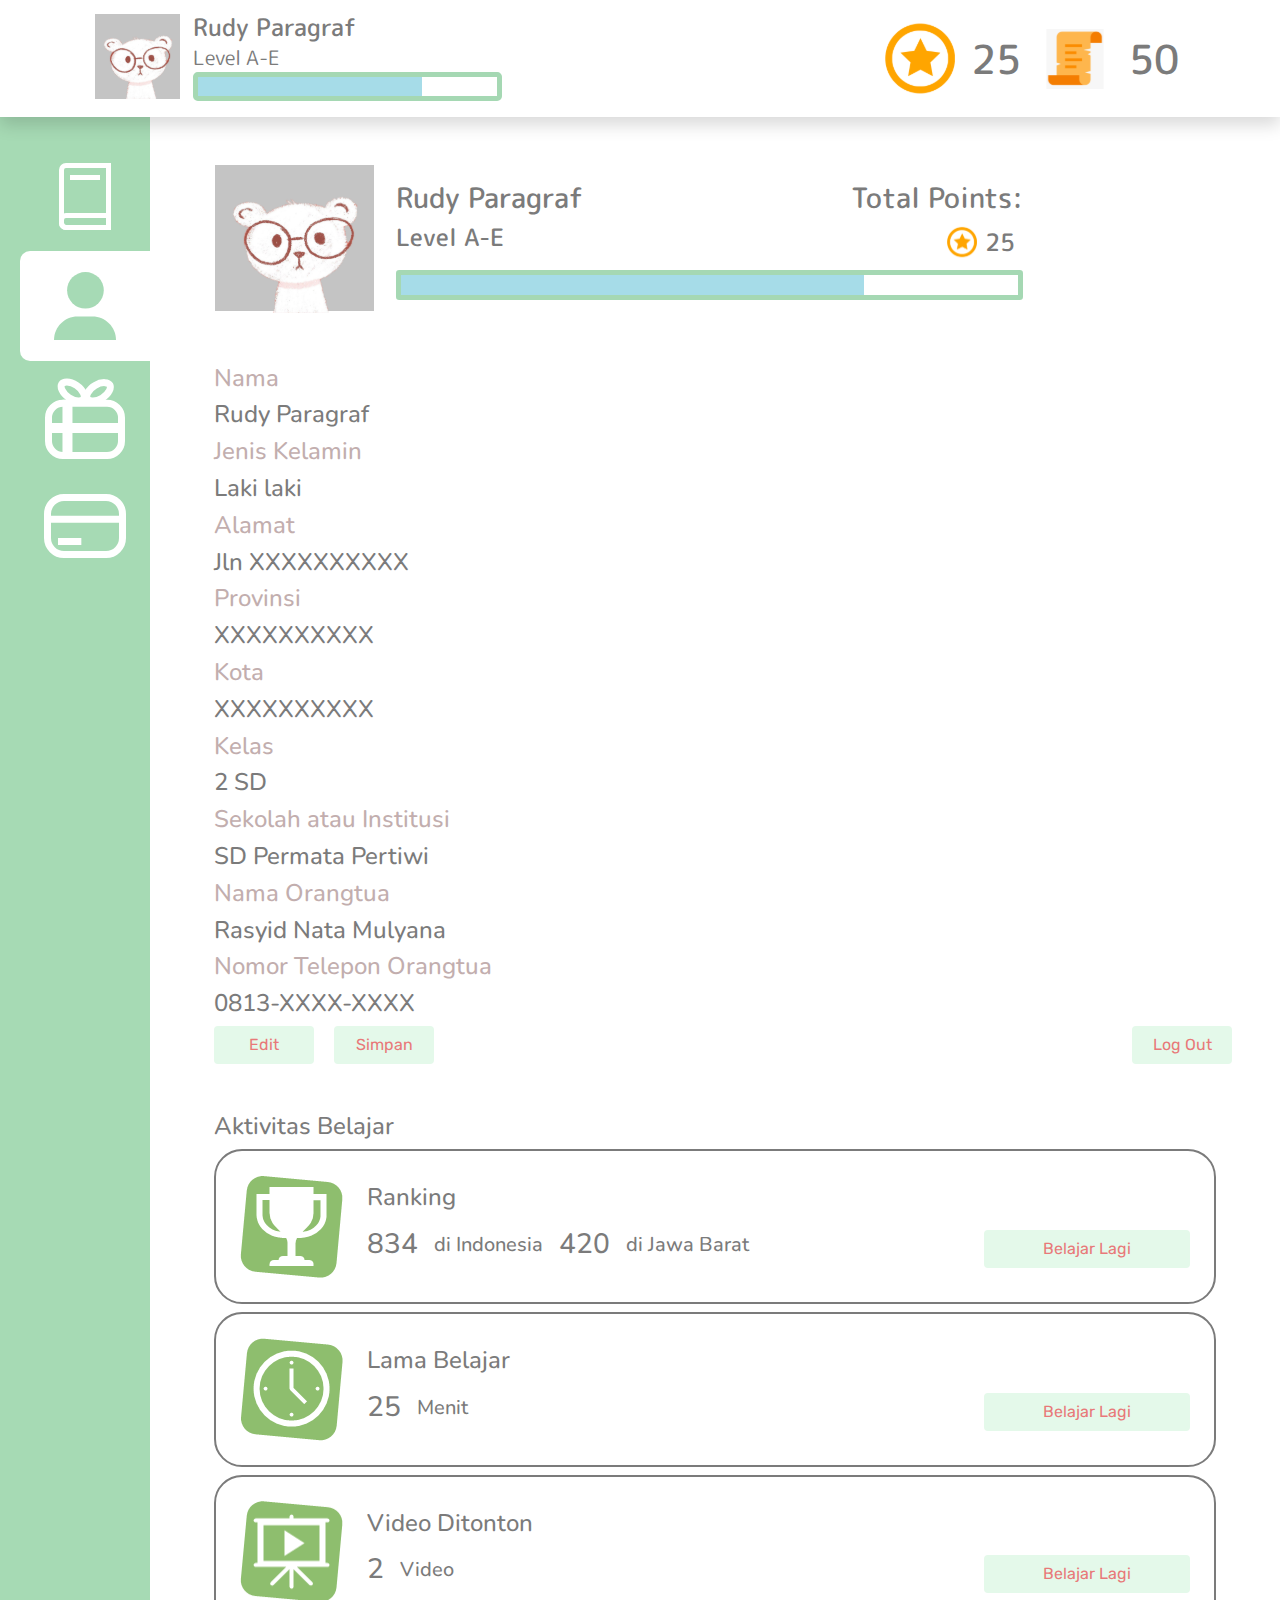
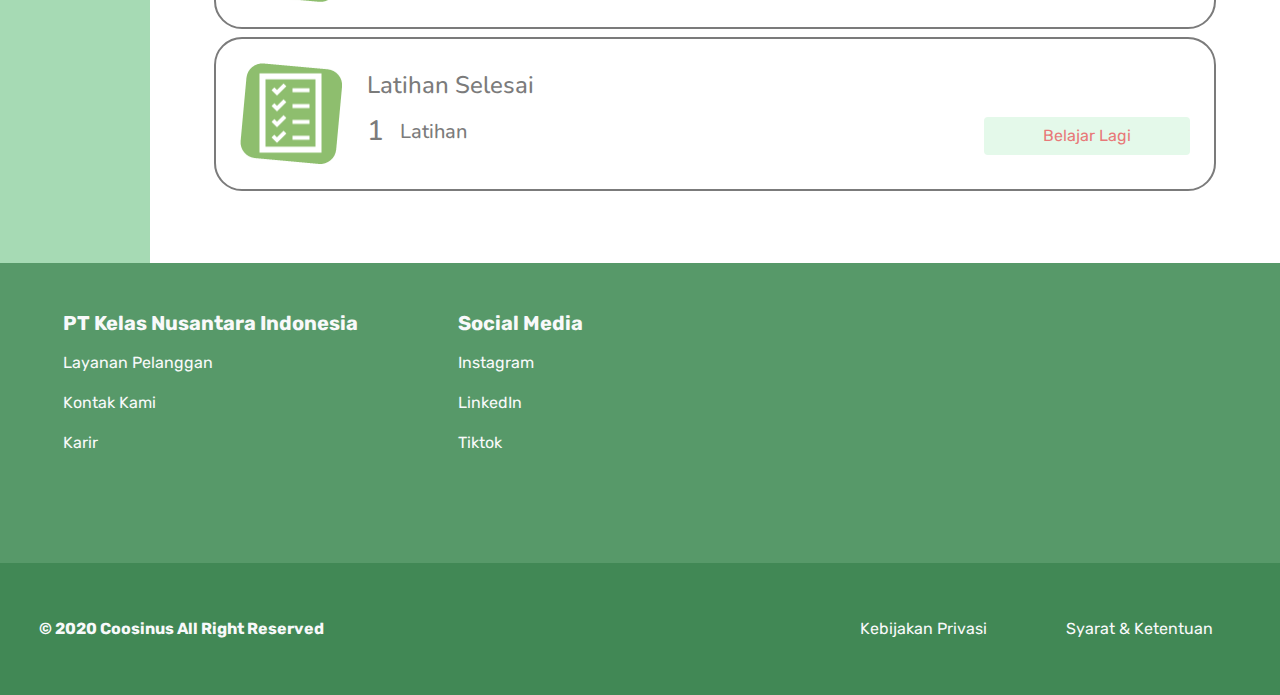
==== profile.html @ ddaf86df "[Steven] Added profile" ====
<!doctype html>
<html lang="en">
  <head>
    <!-- Required meta tags -->
    <meta charset="utf-8">
    <meta name="viewport" content="width=device-width, initial-scale=1, shrink-to-fit=no">

    <!-- Bootstrap CSS -->
    <link rel="stylesheet" href="https://stackpath.bootstrapcdn.com/bootstrap/4.3.1/css/bootstrap.min.css" integrity="sha384-ggOyR0iXCbMQv3Xipma34MD+dH/1fQ784/j6cY/iJTQUOhcWr7x9JvoRxT2MZw1T" crossorigin="anonymous">

    <!-- External CSS -->
    <link rel="stylesheet" href="styles.css">

    <!-- Google Fonts -->
    <link href="https://fonts.googleapis.com/css2?family=Roboto&display=swap" rel="stylesheet">
    <link href="https://fonts.googleapis.com/css2?family=Rubik:wght@300&display=swap" rel="stylesheet">
    <link href="https://fonts.googleapis.com/css2?family=M+PLUS+Rounded+1c:wght@500&display=swap" rel="stylesheet">
    <link href="https://fonts.googleapis.com/css2?family=Nunito&display=swap" rel="stylesheet">

    <!-- JQuery -->
    <script src="https://ajax.googleapis.com/ajax/libs/jquery/3.4.1/jquery.min.js"></script>
    <title>Coosinus Homepage</title>
  </head>
  <body>

    <nav class="navbar navbar-expand-lg navbar-light bg-white shadow">
        <div class="container">
            <div class="navbar-brand d-flex" href="#">
                <img class="pfp-nav" src="images/profile/pfp.svg">
                <div>
                    <h4 class="p-0 m-0 mplus-font nav-name">Rudy Paragraf</h4>
                    <p class="p-0 m-0  mplus-font nav-level">Level A-E</p>
                    <div class="exp-bar-nav rounded-lg d-flex align-items-center">
                        <div class="exp-point-nav w-75"></div>
                    </div>
                </div>
            </div>
            <div class="d-flex">
                <div class="d-flex align-items-center">
                    <img class="nav-icon" src="images/profile/star-nav.svg">
                    <h1 class="p-0 m-0 mx-3 mplus-font nav-text">25</h1>
                </div>
                <div class="d-flex align-items-center">
                    <img class="nav-icon" src="images/profile/scroll-nav.svg">
                    <h1 class="p-0 m-0 mx-3 mplus-font nav-text">50</h1>
                </div>
            </div>
            
        </div>
    </nav>
    
    <section class="d-flex">
        <div class="bg-sidebar sidebar d-flex flex-column align-items-end pt-4">
            <div class="sidebar-tab sidebar-tab-book d-flex justify-content-center align-items-center" tab-name="book">
            </div>
            <div class="sidebar-tab sidebar-tab-selected-profile selected-sidebar-tab  d-flex justify-content-center align-items-center" tab-name="profile">
            </div>
            <div class="sidebar-tab sidebar-tab-gift d-flex justify-content-center align-items-center" tab-name="gift">
            </div>
            <div class="sidebar-tab sidebar-tab-card d-flex justify-content-center align-items-center" tab-name="card">
            </div>
        </div>

        <div class="main-content p-5">

            <!-- masukin content kesini -->

            <div class="profile-content">
                <div class="d-flex">
                    <div class="profile-pic-exp">
                        <img src="images/profile/pfp-big.svg">
                    </div>
                    <div class="w-100 py-3 d-flex justify-content-between flex-column">
                        <div class="d-flex justify-content-between w-75">
                            <h3 class="mplus-font">Rudy Paragraf</h3>
                            <h3 class="mplus-font">Total Points:</h3>
                        </div>
                        <div class="d-flex justify-content-between w-75">
                            <h4 class="mplus-font">Level A-E</h4>
                            <div class="d-flex align-items-center">
                                <img src="images/profile/star-small.svg">
                                <h4 class="mplus-font m-0 p-0 mx-2">25</h4>
                            </div>
                        </div>
                        <div class="progress-bar-profile w-75 rounded-sm mt-2">
                            <div class="progress-points-profile h-100"></div>
                        </div>
                    </div>
                </div>
                
                <div class="pl-3 pt-5 profile-text">
                    <h4>Nama</h4>
                    <h4>Rudy Paragraf</h4>
                    <h4>Jenis Kelamin</h4>
                    <h4>Laki laki</h4>
                    <h4>Alamat</h4>
                    <h4>Jln XXXXXXXXXX</h4>
                    <h4>Provinsi</h4>
                    <h4>XXXXXXXXXX</h4>
                    <h4>Kota</h4>
                    <h4>XXXXXXXXXX</h4>
                    <h4>Kelas</h4>
                    <h4>2 SD</h4>
                    <h4>Sekolah atau Institusi</h4>
                    <h4>SD Permata Pertiwi</h4>
                    <h4>Nama Orangtua</h4>
                    <h4>Rasyid Nata Mulyana</h4>
                    <h4>Nomor Telepon Orangtua</h4>
                    <h4>0813-XXXX-XXXX</h4>
                </div>

                <div class="three-buttons d-flex justify-content-between pl-3 w-100">
                    <div class="edit-simpan-button">
                        <button class="btn btn-main3 mr-3">
                            Edit
                        </button>
                        <button class="btn btn-main3">
                            Simpan
                        </button>
                    </div>
                    <button class="btn btn-main3">
                        Log Out
                    </button>
                </div>

                <div class="p-3 pt-5">
                    <h4 class="nunito">Aktivitas Belajar</h4>
                    <div class="activity-item p-4 d-flex my-2">
                        <img src="images/profile/trophy.svg" class="mr-4">
                        <div class="w-100 d-flex flex-column justify-content-center">
                            <h4 class="nunito mb-3">Ranking</h4>
                            <div class="d-flex align-items-center justify-content-between">
                                <div class="d-flex align-items-center justify-content-between">
                                    <h3 class="nunito">834</h3>
                                    <h5 class="mx-3 nunito">di Indonesia</h5>
                                    <h3 class="nunito">420</h3>
                                    <h5 class="mx-3 nunito">di Jawa Barat</h5>
                                </div>
                                <button class="btn btn-main3 w-25">
                                    Belajar Lagi
                                </button>
                            </div>
                        </div>
                    </div>

                    <div class="activity-item p-4 d-flex my-2">
                        <img src="images/profile/clock.svg" class="mr-4">
                        <div class="w-100 d-flex flex-column justify-content-center">
                            <h4 class="nunito mb-3">Lama Belajar</h4>
                            <div class="d-flex align-items-center justify-content-between">
                                <div class="d-flex align-items-center justify-content-between">
                                    <h3 class="nunito">25</h3>
                                    <h5 class="mx-3 nunito">Menit</h5>
                                </div>
                                <button class="btn btn-main3 w-25">
                                    Belajar Lagi
                                </button>
                            </div>
                        </div>
                    </div>

                    <div class="activity-item p-4 d-flex my-2">
                        <img src="images/profile/video.svg" class="mr-4">
                        <div class="w-100 d-flex flex-column justify-content-center">
                            <h4 class="nunito mb-3">Video Ditonton</h4>
                            <div class="d-flex align-items-center justify-content-between">
                                <div class="d-flex align-items-center justify-content-between">
                                    <h3 class="nunito">2</h3>
                                    <h5 class="mx-3 nunito">Video</h5>
                                </div>
                                <button class="btn btn-main3 w-25">
                                    Belajar Lagi
                                </button>
                            </div>
                        </div>
                    </div>

                    <div class="activity-item p-4 d-flex my-2">
                        <img src="images/profile/question.svg" class="mr-4">
                        <div class="w-100 d-flex flex-column justify-content-center">
                            <h4 class="nunito mb-3">Latihan Selesai</h4>
                            <div class="d-flex align-items-center justify-content-between">
                                <div class="d-flex align-items-center justify-content-between">
                                    <h3 class="nunito">1</h3>
                                    <h5 class="mx-3 nunito">Latihan</h5>
                                </div>
                                <button class="btn btn-main3 w-25">
                                    Belajar Lagi
                                </button>
                            </div>
                        </div>
                    </div>

                    
                </div>
            </div>
            


        </div>

    </section>

    <footer class="text-light">
      <div class="footer-top p-5 row m-0 text-center text-lg-left">
        <div class="col-lg-4 col-sm-12">
          <h5 class="font-weight-bold mb-3">PT Kelas Nusantara Indonesia</h5>
          <p>Layanan Pelanggan</p>
          <p>Kontak Kami</p>
          <p>Karir</p>
        </div>
        <div class="col-lg-4 col-sm-12">
          <h5 class="font-weight-bold mb-3">Social Media</h5>
          <p>Instagram</p>
          <p>LinkedIn</p>
          <p>Tiktok</p>
        </div>
      </div>
      <div class="footer-bottom row m-0 p-4 text-lg-left text-center d-flex align-items-center">
        <div class="col-lg-8 col-sm-12 font-weight-bold">
          <p class="p-0 m-0">© 2020 Coosinus All Right Reserved</p>
        </div>
        <div class="col-lg-2 col-sm-12">
          <p class="p-0 m-0">Kebijakan Privasi</p>
        </div>
        <div class="col-lg-2 col-sm-12">
          <p class="p-0 m-0">Syarat & Ketentuan</p>
        </div>
      </div>
    </footer>

    <!-- Optional JavaScript -->
    <!-- jQuery first, then Popper.js, then Bootstrap JS -->
    <script src="scripts.js"></script>
    <script src="https://code.jquery.com/jquery-3.3.1.slim.min.js" integrity="sha384-q8i/X+965DzO0rT7abK41JStQIAqVgRVzpbzo5smXKp4YfRvH+8abtTE1Pi6jizo" crossorigin="anonymous"></script>
    <script src="https://cdnjs.cloudflare.com/ajax/libs/popper.js/1.14.7/umd/popper.min.js" integrity="sha384-UO2eT0CpHqdSJQ6hJty5KVphtPhzWj9WO1clHTMGa3JDZwrnQq4sF86dIHNDz0W1" crossorigin="anonymous"></script>
    <script src="https://stackpath.bootstrapcdn.com/bootstrap/4.3.1/js/bootstrap.min.js" integrity="sha384-JjSmVgyd0p3pXB1rRibZUAYoIIy6OrQ6VrjIEaFf/nJGzIxFDsf4x0xIM+B07jRM" crossorigin="anonymous"></script>
  </body>
</html>
---- styles.css ----
* {
    font-family: 'Rubik', sans-serif;
    box-sizing: border-box;
}

.coosinus-logo-navbar {
    margin-left: 50px;
}

.roboto {
    font-family: 'Roboto', sans-serif;
}

.bg-white {
    background-color: #FFFBFB;
}

.bg-main1 {
    background-color: #6DC285;
}

.btn-main1 {
    background-color: #6DC285;
    color:white;
}

.btn-main2 {
    background-color: #ffffff;
    color: #6DC285;
}

.button-container .btn {
    font-size: 24px;
}

.navbar {
    /*height: 123px;*/
}

.height-main {
    height: calc(100vh - 67px);
}

.bear {
    background: url("images/bear.svg");
    background-repeat: no-repeat;
    background-size: contain;
    background-position: bottom left;
}

.main-section {
    background-image: linear-gradient(135deg, #76b59c, #afd7b7);
}

.makin-seru {
    height: 100px;
    background-color: #d8e5d9;
}

.four-icons {
    min-height: calc(100vh - 100px);
}

.four-logo {
    height: 221px;
}

.sertifikat-mobile {
    display:none;
}

.versus-pc {
    background: url("images/bg-circles.svg");
    background-repeat: no-repeat;
    background-position: center; 
    background-size: cover;
    display:flex;
}

.versus-mobile {
    display: none;
    border-bottom: 8px solid #6ec386;
}

.versus-mobile-title {
    height:150px;
}

.versus-mobile-button {
    height:75px;
    background-color: #d3edda;
    border-top: 2px solid #6ec386;
}

.table-pc {
    width:60%;
}

.hadiah-section {
    background: url("images/hadiah-art-pc.svg");
    background-repeat: no-repeat;
    background-position: top right;
    background-size: 400px;
    background-position-y: -35px;
}

.hadiah-gambar {
    width:30vw;
}

footer {
    background-color: #418855;
}

.footer-top {
    height:300px;
    background-color: #579969;
}

.footer-bottom {
    height: 132px;
}

.selected-table-tab-mobile {
    border-bottom: 5px solid #6ec386 ;
}

.selected-table {
    display:block;
}

.not-selected-table {
    display: none;
}

/* Dashboard */

.mplus-font {
    font-family: 'M PLUS Rounded 1c', sans-serif;
    color: #7B7B7B;
}

.exp-bar-nav {
    width: 309px;
    height: 29px;
    background-color: white;
    border: 5px solid #A5D8B3;
    box-sizing: border-box;
}

.exp-point-nav {
    height:100%;
    background-color:#A6DCE8;
}

.bg-sidebar {
    background-color: rgba(109, 194, 133, 0.61);
}

.sidebar {
    width:150px;
}

.sidebar-tab {
    width: 130px;
    height: 110px;
    border-radius: 10px 0 0 10px;
}

.sidebar-tab:hover {
    background-color:white !important;
}

.sidebar-tab-book {
    background: url("images/profile/book-tab.svg");
    background-repeat: no-repeat;
    background-position: center;
}

.sidebar-tab-book:hover {
    background: url("images/profile/book-tab-selected.svg");
    background-repeat: no-repeat;
    background-position: center;
}

.sidebar-tab-profile {
    background: url("images/profile/profile-tab.svg");
    background-repeat: no-repeat;
    background-position: center;
}

.sidebar-tab-profile:hover {
    background: url("images/profile/profile-tab-selected.svg");
    background-repeat: no-repeat;
    background-position: center;
}

.sidebar-tab-gift {
    background: url("images/profile/gift-tab.svg");
    background-repeat: no-repeat;
    background-position: center;
}

.sidebar-tab-gift:hover {
    background: url("images/profile/gift-tab-selected.svg");
    background-repeat: no-repeat;
    background-position: center;
}

.sidebar-tab-card {
    background: url("images/profile/card-tab.svg");
    background-repeat: no-repeat;
    background-position: center;
}

.sidebar-tab-card:hover {
    background: url("images/profile/card-tab-selected.svg");
    background-repeat: no-repeat;
    background-position: center;
}

.sidebar-tab-selected-book {
    background: url("images/profile/book-tab-selected.svg");
    background-repeat: no-repeat;
    background-position: center;
}

.sidebar-tab-selected-profile {
    background: url("images/profile/profile-tab-selected.svg");
    background-repeat: no-repeat;
    background-position: center;
}

.sidebar-tab-selected-gift {
    background: url("images/profile/gift-tab-selected.svg");
    background-repeat: no-repeat;
    background-position: center;
}

.sidebar-tab-selected-card {
    background: url("images/profile/card-tab-selected.svg");
    background-repeat: no-repeat;
    background-position: center;
}

.selected-sidebar-tab {
    background-color: white;
}

.selected-tab-icon {
    fill:black;
}

.main-content {
    width:calc(100% - 150px);
}

.progress-bar-profile {
    height: 30px;
    background-color: white;
    border: 5px solid #A5D8B3;
    box-sizing: border-box;
}

.progress-points-profile {
    background-color: #A6DCE8;
    width:75%;
}

.profile-text > h4 {
    font-family: 'Nunito', sans-serif;
}

.profile-text > h4:nth-child(odd) {
    color:#C2AEAE;
}

.profile-text > h4:nth-child(even) {
    color:#7B7B7B;
}

.nunito {
    font-family: 'Nunito', sans-serif;
    color: #7B7B7B;
}

.btn-main3 {
    background-color: #E4F9EA;
    color: #E87979;
    width: 100px;
}

.activity-item {
    border-radius: 28px;
    border: 2px solid #7B7B7B;
}

@media (max-width:768px){
    .main-text {
        padding-top: 120px;
        height:auto;
    }

    .bear.height-main {
        height:360px;
    }

    .button-container .btn {
        font-size: 16px;
    }

    .sertifikat-mobile {
        display:block;
    }

    .sertifikat-pc {
        display:none;
    }

    .versus-pc {
        display: none;
    }

    .versus-mobile {
        display: block;
    }

    .hadiah-gambar {
        width: 90%;
    }

    .logo-penghargaan {
        width:100%;
    }

    footer, .footer-top {
        height:auto;
    }

    .hadiah-section {
        background: none;
    }

    .ayo-belajar h1 {
        font-size: 24px;
    }
    
    .ayo-belajar h5 {
        font-size: 16px;
    }

    .ayo-belajar > div {
        padding:30px !important;
        margin:0 !important;
    }

    .coosinus-logo-navbar {
        padding:0;
        margin:0;
        height:25px;
    }

    /* Profile */
    .exp-bar-nav {
        width:90px;
        height: 8px;
        border-width: 1px;
    }   

    .nav-icon {
        width: 20px;
    }

    .nav-text {
        font-size: 20px;
    }

    .pfp-nav {
        height: 48.93px;
    }

    .nav-name {
        font-size: 14px;
    }

    .nav-level {
        font-size: 12px;
    }
}
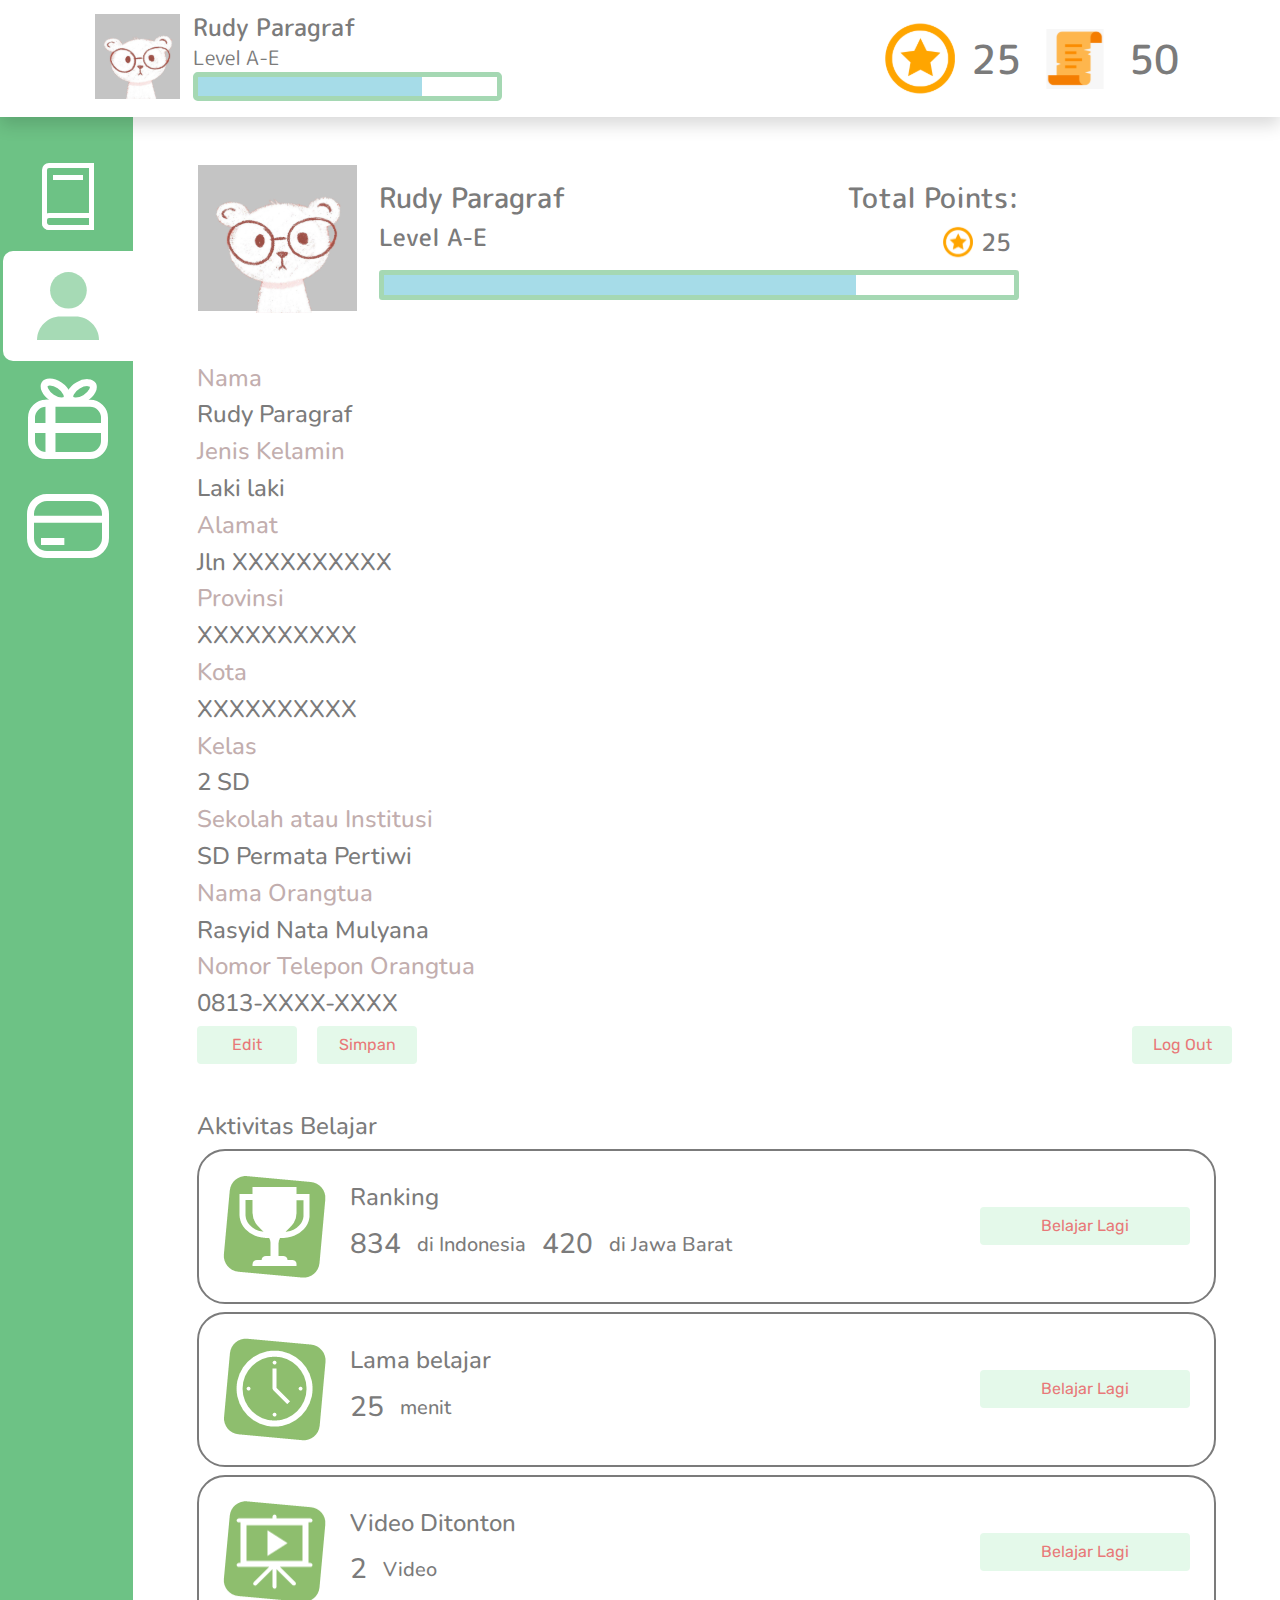
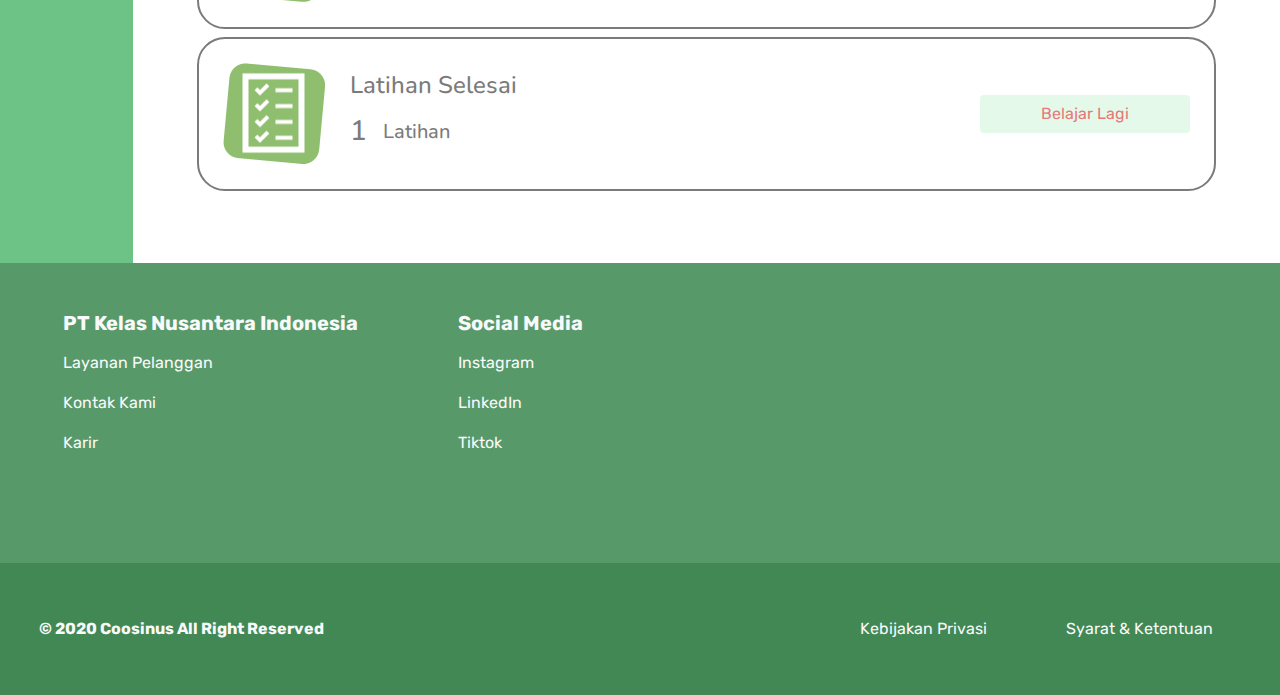
==== commit 83567387: "responsiveness for profile page" ====
--- a/profile.html
+++ b/profile.html
@@ -49,8 +49,8 @@
         </div>
     </nav>
     
-    <section class="d-flex">
-        <div class="bg-sidebar sidebar d-flex flex-column align-items-end pt-4">
+    <section class="d-flex main-profile">
+        <div class="bg-sidebar sidebar d-flex flex-md-column align-items-end pt-4">
             <div class="sidebar-tab sidebar-tab-book d-flex justify-content-center align-items-center" tab-name="book">
             </div>
             <div class="sidebar-tab sidebar-tab-selected-profile selected-sidebar-tab  d-flex justify-content-center align-items-center" tab-name="profile">
@@ -61,25 +61,25 @@
             </div>
         </div>
 
-        <div class="main-content p-5">
+        <div class="main-content p-5 w-100">
 
             <!-- masukin content kesini -->
 
             <div class="profile-content">
-                <div class="d-flex">
-                    <div class="profile-pic-exp">
-                        <img src="images/profile/pfp-big.svg">
-                    </div>
-                    <div class="w-100 py-3 d-flex justify-content-between flex-column">
+                <div class="d-flex profile-top">
+                    <div>
+                        <img class="profile-pic-exp" src="images/profile/pfp-big.svg">
+                    </div>
+                    <div class="w-100 py-3 d-flex justify-content-between flex-column profile-right">
                         <div class="d-flex justify-content-between w-75">
-                            <h3 class="mplus-font">Rudy Paragraf</h3>
-                            <h3 class="mplus-font">Total Points:</h3>
+                            <h3 class="mplus-font profile-name">Rudy Paragraf</h3>
+                            <h3 class="mplus-font profile-points">Total Points:</h3>
                         </div>
                         <div class="d-flex justify-content-between w-75">
-                            <h4 class="mplus-font">Level A-E</h4>
+                            <h4 class="mplus-font profile-level">Level A-E</h4>
                             <div class="d-flex align-items-center">
-                                <img src="images/profile/star-small.svg">
-                                <h4 class="mplus-font m-0 p-0 mx-2">25</h4>
+                                <img class="star-profile" src="images/profile/star-small.svg">
+                                <h4 class="mplus-font m-0 p-0 mx-2 profile-points">25</h4>
                             </div>
                         </div>
                         <div class="progress-bar-profile w-75 rounded-sm mt-2">
@@ -111,87 +111,99 @@
 
                 <div class="three-buttons d-flex justify-content-between pl-3 w-100">
                     <div class="edit-simpan-button">
-                        <button class="btn btn-main3 mr-3">
+                        <button class="btn btn-main3 mr-3 btn-middle">
                             Edit
                         </button>
-                        <button class="btn btn-main3">
+                        <button class="btn btn-main3 btn-middle">
                             Simpan
                         </button>
                     </div>
-                    <button class="btn btn-main3">
+                    <button class="btn btn-main3 btn-middle">
                         Log Out
                     </button>
                 </div>
 
-                <div class="p-3 pt-5">
+                <div class="p-3 pt-5 w-100 aktivitas-belajar">
                     <h4 class="nunito">Aktivitas Belajar</h4>
-                    <div class="activity-item p-4 d-flex my-2">
-                        <img src="images/profile/trophy.svg" class="mr-4">
-                        <div class="w-100 d-flex flex-column justify-content-center">
-                            <h4 class="nunito mb-3">Ranking</h4>
-                            <div class="d-flex align-items-center justify-content-between">
-                                <div class="d-flex align-items-center justify-content-between">
-                                    <h3 class="nunito">834</h3>
-                                    <h5 class="mx-3 nunito">di Indonesia</h5>
-                                    <h3 class="nunito">420</h3>
-                                    <h5 class="mx-3 nunito">di Jawa Barat</h5>
-                                </div>
-                                <button class="btn btn-main3 w-25">
-                                    Belajar Lagi
-                                </button>
-                            </div>
-                        </div>
-                    </div>
-
-                    <div class="activity-item p-4 d-flex my-2">
-                        <img src="images/profile/clock.svg" class="mr-4">
-                        <div class="w-100 d-flex flex-column justify-content-center">
-                            <h4 class="nunito mb-3">Lama Belajar</h4>
-                            <div class="d-flex align-items-center justify-content-between">
-                                <div class="d-flex align-items-center justify-content-between">
-                                    <h3 class="nunito">25</h3>
-                                    <h5 class="mx-3 nunito">Menit</h5>
-                                </div>
-                                <button class="btn btn-main3 w-25">
-                                    Belajar Lagi
-                                </button>
-                            </div>
-                        </div>
-                    </div>
-
-                    <div class="activity-item p-4 d-flex my-2">
-                        <img src="images/profile/video.svg" class="mr-4">
-                        <div class="w-100 d-flex flex-column justify-content-center">
-                            <h4 class="nunito mb-3">Video Ditonton</h4>
-                            <div class="d-flex align-items-center justify-content-between">
-                                <div class="d-flex align-items-center justify-content-between">
-                                    <h3 class="nunito">2</h3>
-                                    <h5 class="mx-3 nunito">Video</h5>
-                                </div>
-                                <button class="btn btn-main3 w-25">
-                                    Belajar Lagi
-                                </button>
-                            </div>
-                        </div>
-                    </div>
-
-                    <div class="activity-item p-4 d-flex my-2">
-                        <img src="images/profile/question.svg" class="mr-4">
-                        <div class="w-100 d-flex flex-column justify-content-center">
-                            <h4 class="nunito mb-3">Latihan Selesai</h4>
-                            <div class="d-flex align-items-center justify-content-between">
-                                <div class="d-flex align-items-center justify-content-between">
-                                    <h3 class="nunito">1</h3>
-                                    <h5 class="mx-3 nunito">Latihan</h5>
-                                </div>
-                                <button class="btn btn-main3 w-25">
-                                    Belajar Lagi
-                                </button>
-                            </div>
-                        </div>
-                    </div>
-
-                    
+
+
+                    <div class="activity-item p-4 d-flex my-2 align-items-center">
+                        <img src="images/profile/trophy.svg" class="mr-4 achievement-logo">
+                        <div class="w-100 d-flex flex-row align-items-center justify-content-between">
+                            <div class="d-flex flex-column justify-content-center">
+                                <h4 class="nunito mb-3 activity-title">Ranking</h4>
+                                <div class="d-flex align-items-center justify-content-between">
+                                    <div class="d-flex align-items-center justify-content-between">
+                                        <h3 class="nunito activity-detail">834</h3>
+                                        <h5 class="mx-3 nunito activity-detail">di Indonesia</h5>
+                                        <h3 class="nunito activity-detail">420</h3>
+                                        <h5 class="mx-3 nunito activity-detail">di Jawa Barat</h5>
+                                    </div>
+                                </div>
+                            </div>
+
+                            <button class="btn btn-main3 btn-achievement w-25">
+                                Belajar Lagi
+                            </button>
+                        </div>
+                    </div>
+
+                    <div class="activity-item p-4 d-flex my-2 align-items-center">
+                        <img src="images/profile/clock.svg" class="mr-4 achievement-logo">
+                        <div class="w-100 d-flex flex-row align-items-center justify-content-between">
+                            <div class="d-flex flex-column justify-content-center">
+                                <h4 class="nunito mb-3 activity-title">Lama belajar</h4>
+                                <div class="d-flex align-items-center justify-content-between">
+                                    <div class="d-flex align-items-center justify-content-between">
+                                        <h3 class="nunito activity-detail">25</h3>
+                                        <h5 class="mx-3 nunito activity-detail">menit</h5>
+                                    </div>
+                                </div>
+                            </div>
+
+                            <button class="btn btn-main3 btn-achievement w-25">
+                                Belajar Lagi
+                            </button>
+                        </div>
+                    </div>
+
+                    <div class="activity-item p-4 d-flex my-2 align-items-center">
+                        <img src="images/profile/video.svg" class="mr-4 achievement-logo">
+                        <div class="w-100 d-flex flex-row align-items-center justify-content-between">
+                            <div class="d-flex flex-column justify-content-center">
+                                <h4 class="nunito mb-3 activity-title">Video Ditonton</h4>
+                                <div class="d-flex align-items-center justify-content-between">
+                                    <div class="d-flex align-items-center justify-content-between">
+                                        <h3 class="nunito activity-detail">2</h3>
+                                        <h5 class="mx-3 nunito activity-detail">Video</h5>
+                                    </div>
+                                </div>
+                            </div>
+
+                            <button class="btn btn-main3 btn-achievement w-25">
+                                Belajar Lagi
+                            </button>
+                        </div>
+                    </div>
+
+                    <div class="activity-item p-4 d-flex my-2 align-items-center">
+                        <img src="images/profile/question.svg" class="mr-4 achievement-logo">
+                        <div class="w-100 d-flex flex-row align-items-center justify-content-between">
+                            <div class="d-flex flex-column justify-content-center">
+                                <h4 class="nunito mb-3 activity-title">Latihan Selesai</h4>
+                                <div class="d-flex align-items-center justify-content-between">
+                                    <div class="d-flex align-items-center justify-content-between">
+                                        <h3 class="nunito activity-detail">1</h3>
+                                        <h5 class="mx-3 nunito activity-detail">Latihan</h5>
+                                    </div>
+                                </div>
+                            </div>
+
+                            <button class="btn btn-main3 btn-achievement w-25">
+                                Belajar Lagi
+                            </button>
+                        </div>
+                    </div>                    
                 </div>
             </div>
             
--- a/styles.css
+++ b/styles.css
@@ -62,7 +62,7 @@
 }
 
 .four-logo {
-    height: 221px;
+    height: 221px !important;
 }
 
 .sertifikat-mobile {
@@ -96,14 +96,6 @@
     width:60%;
 }
 
-.hadiah-section {
-    background: url("images/hadiah-art-pc.svg");
-    background-repeat: no-repeat;
-    background-position: top right;
-    background-size: 400px;
-    background-position-y: -35px;
-}
-
 .hadiah-gambar {
     width:30vw;
 }
@@ -127,6 +119,10 @@
 
 .selected-table {
     display:block;
+}
+
+.kurikulum-kid2-text-sm {
+    display: none !important;
 }
 
 .not-selected-table {
@@ -154,11 +150,12 @@
 }
 
 .bg-sidebar {
-    background-color: rgba(109, 194, 133, 0.61);
+    background-color: rgba(109, 194, 133);
 }
 
 .sidebar {
     width:150px;
+    box-sizing: border-box;
 }
 
 .sidebar-tab {
@@ -358,6 +355,18 @@
         padding:0;
         margin:0;
         height:25px;
+    }
+
+    .kurikulum-kid2-text-sm {
+        display: flex !important;
+    }
+
+    .kurikulum-kid2-text-lg {
+        display: none !important;
+    }
+
+    .hadiah-picture {
+        display:none;
     }
 
     /* Profile */
@@ -386,4 +395,116 @@
     .nav-level {
         font-size: 12px;
     }
+
+    .main-profile {
+        flex-direction: column;
+    }
+
+    .sidebar {
+        width: 100vw;
+        padding:0 0 10px 0 !important;
+        justify-content: center;
+        position: fixed;
+        z-index: 30;
+        bottom:0;
+    }
+
+    .sidebar-tab {
+        border-radius: 0 0 10px 10px;
+        width:68px;
+        height:68px;
+    }
+
+    .sidebar-tab-book, .sidebar-tab-book:hover, .sidebar-tab-profile, .sidebar-tab-profile:hover, .sidebar-tab-gift, .sidebar-tab-gift:hover, .sidebar-tab-card, .sidebar-tab-card:hover, .sidebar-tab-selected-book, .sidebar-tab-selected-profile, .sidebar-tab-selected-gift, .sidebar-tab-selected-card {
+        background-size: 30px;
+    }
+
+    .profile-right {
+        padding:0 !important;
+    }
+
+    .profile-pic-exp {
+        width: 62px;
+        height: 49px;
+    }
+
+    .profile-name {
+        font-size: 12px;
+        margin:0;
+        padding:0;
+    }
+
+    .profile-points, .profile-level {
+        font-size: 9px;
+        margin:0;
+        padding:0;
+    }
+
+    .profile-top {
+        width: 100vw;
+        margin:0;
+        padding:0;
+    }
+
+    .star-profile {
+        width:12px;
+    }
+
+    .main-content {
+        padding:1rem !important;
+    }
+
+    .progress-bar-profile {
+        height: 10px;
+        border-width: 2px;
+        margin-top:0 !important;
+    }
+
+    .profile-text > h4 {
+        font-size:12px;
+    }
+
+    .profile-text {
+        padding: 5px 0 0 5px !important;
+    }
+
+    .achievement-logo {
+        height: 32px;
+        width: 32px;
+        margin: 0 10px 0 0 !important;
+    }
+
+    .activity-title {
+        font-size: 16px;
+        margin:0 !important;
+    }
+
+    .activity-detail {
+        font-size: 10px;
+        margin:0 2px 0 2px !important;
+    }
+
+    .btn-main3 {
+        font-size:10px;
+    }
+
+    .btn-middle {
+        width: 75px !important;
+    }
+
+    .btn-achievement {
+        width: 90px !important;
+    }
+
+    .three-buttons {
+        padding: 0 !important;
+    }
+
+    .activity-item {
+        padding: 10px !important;
+    }
+
+    .aktivitas-belajar {
+        padding: 10px 0 0 0 !important;
+    }
 }